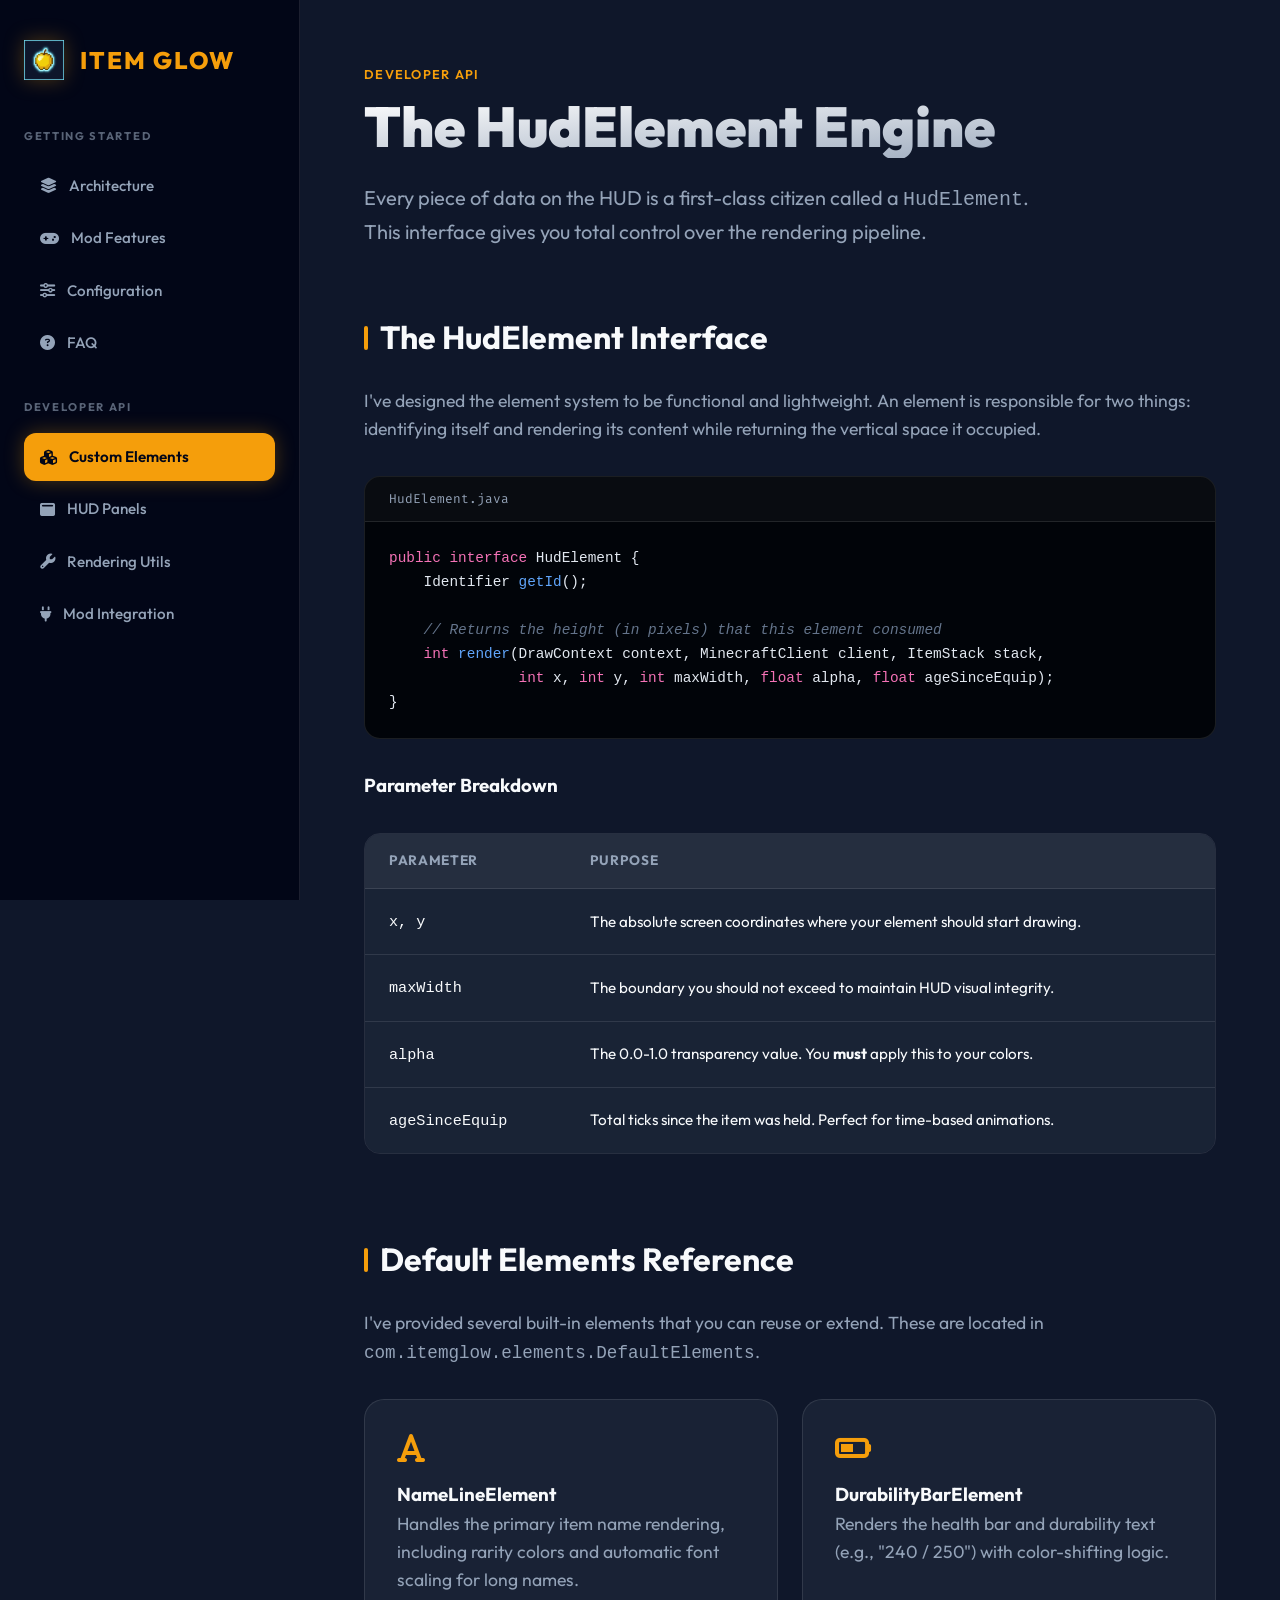
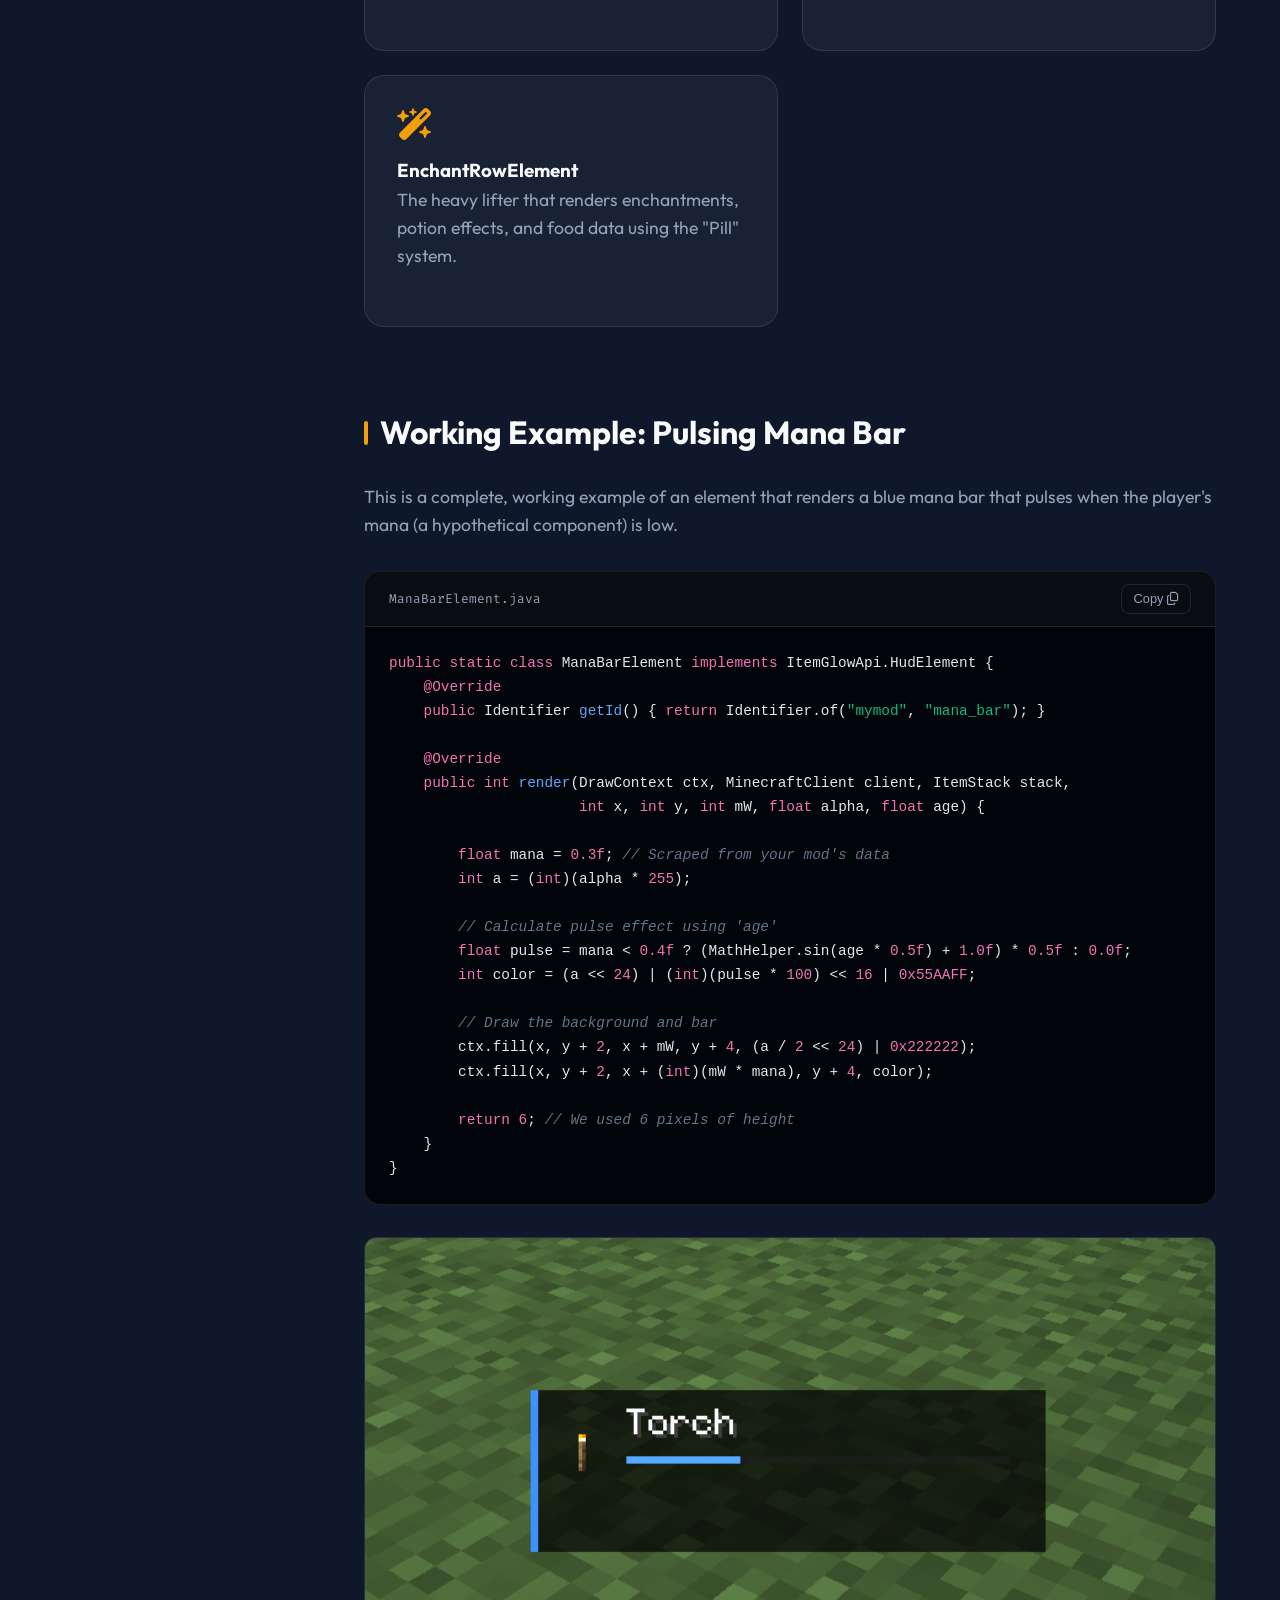
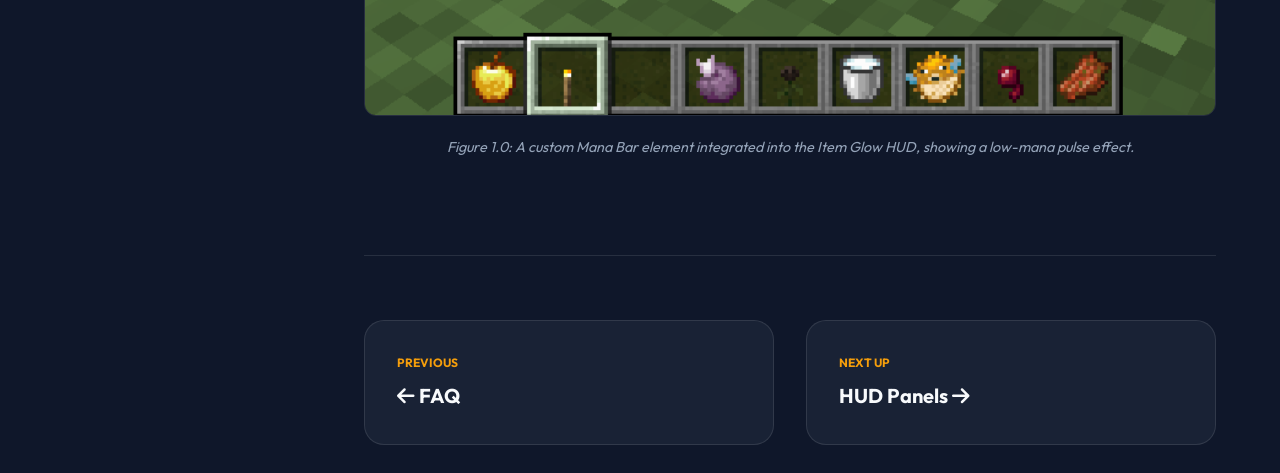
==== docs/elements.html @ 97aec5ee "Added Documentation" ====
<!DOCTYPE html>
<html lang="en">

<head>
    <meta charset="UTF-8">
    <meta name="viewport" content="width=device-width, initial-scale=1.0">
    <title>Custom Elements - Item Glow</title>
    <link rel="icon" type="image/png" href="images/logo.png">
    <link rel="stylesheet" href="css/style.css">
    <link rel="preconnect" href="https://fonts.googleapis.com">
    <link rel="preconnect" href="https://fonts.gstatic.com" crossorigin>
    <link
        href="https://fonts.googleapis.com/css2?family=Outfit:wght@400;500;600;700;800;900&family=Fira+Code&display=swap"
        rel="stylesheet">
    <link rel="stylesheet" href="https://cdnjs.cloudflare.com/ajax/libs/font-awesome/6.4.0/css/all.min.css">
</head>

<body>
    <div class="layout">
        <aside class="sidebar">
            <div class="logo">
                <img src="images/logo.png" alt="Item Glow Logo">
                <span>Item Glow</span>
            </div>
            <nav>
                <div class="nav-section">
                    <div class="nav-section-title">Getting Started</div>
                    <a href="index.html" class="nav-link"><i class="fa-solid fa-layer-group"></i> Architecture</a>
                    <a href="usage.html" class="nav-link"><i class="fa-solid fa-gamepad"></i> Mod Features</a>
                    <a href="config.html" class="nav-link"><i class="fa-solid fa-sliders"></i> Configuration</a>
                    <a href="faq.html" class="nav-link"><i class="fa-solid fa-circle-question"></i> FAQ</a>
                </div>
                <div class="nav-section">
                    <div class="nav-section-title">Developer API</div>
                    <a href="elements.html" class="nav-link active"><i class="fa-solid fa-cubes"></i> Custom
                        Elements</a>
                    <a href="panels.html" class="nav-link"><i class="fa-solid fa-window-maximize"></i> HUD Panels</a>
                    <a href="utils.html" class="nav-link"><i class="fa-solid fa-wrench"></i> Rendering Utils</a>
                    <a href="integration.html" class="nav-link"><i class="fa-solid fa-plug"></i> Mod Integration</a>
                </div>
            </nav>
        </aside>

        <main class="main">
            <header>
                <div class="breadcrumb">Developer API</div>
                <h1>The HudElement Engine</h1>
                <p class="subtitle">Every piece of data on the HUD is a first-class citizen called a
                    <code>HudElement</code>. This interface gives you total control over the rendering pipeline.
                </p>
            </header>

            <section>
                <h2>The HudElement Interface</h2>
                <p>I've designed the element system to be functional and lightweight. An element is responsible for two
                    things: identifying itself and rendering its content while returning the vertical space it occupied.
                </p>

                <div class="code-wrapper">
                    <div class="code-header">
                        <span>HudElement.java</span>
                    </div>
                    <pre><code><span class="keyword">public interface</span> HudElement {
    Identifier <span class="function">getId</span>();
    
    <span class="comment">// Returns the height (in pixels) that this element consumed</span>
    <span class="keyword">int</span> <span class="function">render</span>(DrawContext context, MinecraftClient client, ItemStack stack, 
               <span class="keyword">int</span> x, <span class="keyword">int</span> y, <span class="keyword">int</span> maxWidth, <span class="keyword">float</span> alpha, <span class="keyword">float</span> ageSinceEquip);
}</code></pre>
                </div>

                <h3>Parameter Breakdown</h3>
                <div class="table-wrapper">
                    <table>
                        <thead>
                            <tr>
                                <th>Parameter</th>
                                <th>Purpose</th>
                            </tr>
                        </thead>
                        <tbody>
                            <tr>
                                <td><code>x, y</code></td>
                                <td>The absolute screen coordinates where your element should start drawing.</td>
                            </tr>
                            <tr>
                                <td><code>maxWidth</code></td>
                                <td>The boundary you should not exceed to maintain HUD visual integrity.</td>
                            </tr>
                            <tr>
                                <td><code>alpha</code></td>
                                <td>The 0.0-1.0 transparency value. You <strong>must</strong> apply this to your colors.
                                </td>
                            </tr>
                            <tr>
                                <td><code>ageSinceEquip</code></td>
                                <td>Total ticks since the item was held. Perfect for time-based animations.</td>
                            </tr>
                        </tbody>
                    </table>
                </div>
            </section>

            <section>
                <h2>Default Elements Reference</h2>
                <p>I've provided several built-in elements that you can reuse or extend. These are located in
                    <code>com.itemglow.elements.DefaultElements</code>.
                </p>

                <div class="feature-grid">
                    <div class="feature-card">
                        <i class="fa-solid fa-font"></i>
                        <h3>NameLineElement</h3>
                        <p>Handles the primary item name rendering, including rarity colors and automatic font scaling
                            for long names.</p>
                    </div>
                    <div class="feature-card">
                        <i class="fa-solid fa-battery-half"></i>
                        <h3>DurabilityBarElement</h3>
                        <p>Renders the health bar and durability text (e.g., "240 / 250") with color-shifting logic.</p>
                    </div>
                    <div class="feature-card">
                        <i class="fa-solid fa-wand-magic-sparkles"></i>
                        <h3>EnchantRowElement</h3>
                        <p>The heavy lifter that renders enchantments, potion effects, and food data using the "Pill"
                            system.</p>
                    </div>
                </div>
            </section>

            <section>
                <h2>Working Example: Pulsing Mana Bar</h2>
                <p>This is a complete, working example of an element that renders a blue mana bar that pulses when the
                    player's mana (a hypothetical component) is low.</p>

                <div class="code-wrapper">
                    <div class="code-header">
                        <span>ManaBarElement.java</span>
                        <button class="copy-btn" onclick="copyCode(this)">Copy <i
                                class="fa-regular fa-copy"></i></button>
                    </div>
                    <pre><code id="code-block"><span class="keyword">public static class</span> ManaBarElement <span class="keyword">implements</span> ItemGlowApi.HudElement {
    <span class="keyword">@Override</span>
    <span class="keyword">public</span> Identifier <span class="function">getId</span>() { <span class="keyword">return</span> Identifier.of(<span class="string">"mymod"</span>, <span class="string">"mana_bar"</span>); }

    <span class="keyword">@Override</span>
    <span class="keyword">public int</span> <span class="function">render</span>(DrawContext ctx, MinecraftClient client, ItemStack stack, 
                      <span class="keyword">int</span> x, <span class="keyword">int</span> y, <span class="keyword">int</span> mW, <span class="keyword">float</span> alpha, <span class="keyword">float</span> age) {
        
        <span class="keyword">float</span> mana = <span class="keyword">0.3f</span>; <span class="comment">// Scraped from your mod's data</span>
        <span class="keyword">int</span> a = (<span class="keyword">int</span>)(alpha * <span class="keyword">255</span>);
        
        <span class="comment">// Calculate pulse effect using 'age'</span>
        <span class="keyword">float</span> pulse = mana &lt; <span class="keyword">0.4f</span> ? (MathHelper.sin(age * <span class="keyword">0.5f</span>) + <span class="keyword">1.0f</span>) * <span class="keyword">0.5f</span> : <span class="keyword">0.0f</span>;
        <span class="keyword">int</span> color = (a &lt;&lt; <span class="keyword">24</span>) | (<span class="keyword">int</span>)(pulse * <span class="keyword">100</span>) &lt;&lt; <span class="keyword">16</span> | <span class="keyword">0x55AAFF</span>;

        <span class="comment">// Draw the background and bar</span>
        ctx.fill(x, y + <span class="keyword">2</span>, x + mW, y + <span class="keyword">4</span>, (a / <span class="keyword">2</span> &lt;&lt; <span class="keyword">24</span>) | <span class="keyword">0x222222</span>);
        ctx.fill(x, y + <span class="keyword">2</span>, x + (<span class="keyword">int</span>)(mW * mana), y + <span class="keyword">4</span>, color);

        <span class="keyword">return</span> <span class="keyword">6</span>; <span class="comment">// We used 6 pixels of height</span>
    }
}</code></pre>
                </div>

                <div class="demo-image-wrapper" style="margin-top: 2rem;">
                    <img src="images/manabar.png" alt="Pulsing Mana Bar Example" style="width: 100%; border-radius: 12px; border: 1px solid var(--border); aspect-ratio: 16/9; object-fit: cover; cursor: pointer;">
                    <p style="font-size: 0.9rem; text-align: center; font-style: italic; margin-top: 0.75rem;">Figure 1.0: A custom Mana Bar element integrated into the Item Glow HUD, showing a low-mana pulse effect.</p>
                </div>
            </section>

            <footer class="footer-nav">
                <a href="faq.html" class="nav-card prev">
                    <span class="label">Previous</span>
                    <span class="title"><i class="fa-solid fa-arrow-left"></i> FAQ</span>
                </a>
                <a href="panels.html" class="nav-card next">
                    <span class="label">Next Up</span>
                    <span class="title">HUD Panels <i class="fa-solid fa-arrow-right"></i></span>
                </a>
            </footer>
        </main>

        <aside class="right-sidebar">
            <div class="nav-section-title">Community & Downloads</div>
            
            <a href="https://www.curseforge.com/minecraft/mc-mods/item-glow" target="_blank" class="platform-banner banner-curse">
                <i class="fa-solid fa-fire icon"></i>
                <div class="info">
                    <h3>CurseForge</h3>
                    <p>Download the latest stable release and join the community.</p>
                </div>
                <div class="btn">View Project</div>
            </a>

            <a href="https://modrinth.com/mod/item-glow-(java)" target="_blank" class="platform-banner banner-modrinth">
                <i class="fa-solid fa-bolt icon"></i>
                <div class="info">
                    <h3>Modrinth</h3>
                    <p>Experience faster downloads and support open-source platforms.</p>
                </div>
                <div class="btn">View Project</div>
            </a>

            <a href="https://github.com/km5777/ItemGlow" target="_blank" class="platform-banner banner-github">
                <i class="fa-brands fa-github icon"></i>
                <div class="info">
                    <h3>GitHub Source</h3>
                    <p>Explore the codebase, report bugs, or contribute to the project.</p>
                </div>
                <div class="btn">View Source</div>
            </a>

            <a href="https://url-shortener.curseforge.com/I23Lv" target="_blank" class="platform-banner banner-bisect">
                <i class="fa-solid fa-server icon"></i>
                <div class="info">
                    <h3>Server Hosting</h3>
                    <p>Create a server and get 25% off your first month with BisectHosting.</p>
                </div>
                <div class="btn">Create Server</div>
            </a>
        </aside>
    </div>
    <script src="js/main.js"></script>
</body>

</html>
---- docs/css/style.css ----
:root {
    --primary: #f59e0b; /* Golden Yellow */
    --primary-glow: rgba(245, 158, 11, 0.3);
    --bg-main: #0f172a;
    --bg-sidebar: #020617;
    --text-main: #f8fafc;
    --text-muted: #94a3b8;
    --border: rgba(255, 255, 255, 0.1);
    --glass: rgba(30, 41, 59, 0.7);
    --code-bg: #010409;
    --accent: #10b981;
    --font-sans: 'Outfit', 'Inter', system-ui, sans-serif;
    --font-mono: 'Fira Code', monospace;
    --sidebar-width: 300px;
}

* {
    margin: 0;
    padding: 0;
    box-sizing: border-box;
}

body {
    font-family: var(--font-sans);
    color: var(--text-main);
    background-color: var(--bg-main);
    line-height: 1.6;
    overflow-x: hidden;
}

/* Scrollbar */
::-webkit-scrollbar { width: 8px; }
::-webkit-scrollbar-track { background: var(--bg-main); }
::-webkit-scrollbar-thumb { background: var(--border); border-radius: 10px; }
::-webkit-scrollbar-thumb:hover { background: var(--primary); }

.layout {
    display: flex;
    min-height: 100vh;
}

/* Sidebar Styling */
.sidebar {
    width: var(--sidebar-width);
    background-color: var(--bg-sidebar);
    border-right: 1px solid var(--border);
    padding: 2.5rem 1.5rem;
    position: fixed;
    height: 100vh;
    z-index: 100;
}

.logo {
    display: flex;
    align-items: center;
    gap: 1rem;
    font-weight: 800;
    font-size: 1.5rem;
    margin-bottom: 3rem;
    color: var(--primary);
    text-transform: uppercase;
    letter-spacing: 2px;
}

.logo img {
    width: 40px;
    height: 40px;
    filter: drop-shadow(0 0 10px var(--primary-glow));
}

.nav-section {
    margin-bottom: 2rem;
}

.nav-section-title {
    font-size: 0.7rem;
    text-transform: uppercase;
    letter-spacing: 0.15em;
    color: var(--text-muted);
    margin-bottom: 1rem;
    font-weight: 700;
    opacity: 0.6;
}

.nav-link {
    display: flex;
    align-items: center;
    gap: 0.75rem;
    padding: 0.75rem 1rem;
    color: var(--text-muted);
    text-decoration: none;
    border-radius: 12px;
    font-size: 0.95rem;
    font-weight: 500;
    transition: all 0.3s cubic-bezier(0.4, 0, 0.2, 1);
    margin-bottom: 0.25rem;
}

.nav-link:hover {
    color: var(--text-main);
    background: rgba(255, 255, 255, 0.05);
}

.nav-link.active {
    color: var(--bg-sidebar);
    background: var(--primary);
    box-shadow: 0 0 20px var(--primary-glow);
    font-weight: 600;
}

/* Main Content Area */
.main {
    margin-left: var(--sidebar-width);
    flex: 1.5; /* Give main content slightly more weight */
    padding: 4rem 4rem;
    max-width: none; /* Allow it to grow */
    animation: slideUp 0.6s cubic-bezier(0.16, 1, 0.3, 1);
}

@keyframes slideUp {
    from { opacity: 0; transform: translateY(20px); }
    to { opacity: 1; transform: translateY(0); }
}

header {
    margin-bottom: 4rem;
}

.breadcrumb {
    font-size: 0.8rem;
    font-weight: 600;
    color: var(--primary);
    text-transform: uppercase;
    letter-spacing: 0.1em;
    margin-bottom: 0.75rem;
}

h1 {
    font-size: 3.5rem;
    font-weight: 900;
    line-height: 1.1;
    margin-bottom: 1.5rem;
    background: linear-gradient(to bottom right, #fff, #94a3b8);
    -webkit-background-clip: text;
    -webkit-text-fill-color: transparent;
}

.subtitle {
    font-size: 1.25rem;
    color: var(--text-muted);
    max-width: 700px;
}

/* Content Sections */
section {
    margin-bottom: 5rem;
}

h2 {
    font-size: 2rem;
    font-weight: 700;
    margin-bottom: 1.5rem;
    display: flex;
    align-items: center;
    gap: 0.75rem;
}

h2::before {
    content: '';
    width: 4px;
    height: 1.5rem;
    background: var(--primary);
    border-radius: 4px;
}

p {
    margin-bottom: 1.5rem;
    color: var(--text-muted);
    font-size: 1.1rem;
}

/* Feature Grid */
.feature-grid {
    display: grid;
    grid-template-columns: repeat(auto-fit, minmax(300px, 1fr));
    gap: 1.5rem;
    margin: 2rem 0;
}

.feature-card {
    background: var(--glass);
    backdrop-filter: blur(10px);
    border: 1px solid var(--border);
    padding: 2rem;
    border-radius: 20px;
    transition: all 0.3s ease;
}

.feature-card:hover {
    border-color: var(--primary);
    transform: translateY(-5px);
    box-shadow: 0 10px 30px rgba(0,0,0,0.3);
}

.feature-card i {
    font-size: 2rem;
    color: var(--primary);
    margin-bottom: 1rem;
}

/* Callout Boxes */
.callout {
    padding: 1.5rem 2rem;
    border-radius: 16px;
    margin: 2rem 0;
    display: flex;
    gap: 1.5rem;
    align-items: flex-start;
}

.callout.info { background: rgba(59, 130, 246, 0.1); border: 1px solid rgba(59, 130, 246, 0.2); }
.callout.warning { background: rgba(245, 158, 11, 0.1); border: 1px solid rgba(245, 158, 11, 0.2); }
.callout.tip { background: rgba(16, 185, 129, 0.1); border: 1px solid rgba(16, 185, 129, 0.2); }

.callout i { font-size: 1.5rem; margin-top: 0.25rem; }
.callout.info i { color: #3b82f6; }
.callout.warning i { color: #f59e0b; }
.callout.tip i { color: #10b981; }

.callout-content h4 { margin-bottom: 0.5rem; font-weight: 700; }
.callout-content p { margin-bottom: 0; font-size: 0.95rem; }

/* Tables */
.table-wrapper {
    overflow-x: auto;
    margin: 2rem 0;
    border-radius: 16px;
    border: 1px solid var(--border);
}

table {
    width: 100%;
    border-collapse: collapse;
    background: var(--glass);
}

th {
    background: rgba(255, 255, 255, 0.05);
    padding: 1rem 1.5rem;
    text-align: left;
    font-size: 0.85rem;
    font-weight: 700;
    text-transform: uppercase;
    letter-spacing: 0.05em;
    color: var(--text-muted);
}

td {
    padding: 1.25rem 1.5rem;
    border-top: 1px solid var(--border);
    font-size: 0.95rem;
}

/* Code Styling */
.code-wrapper {
    background: var(--code-bg);
    border-radius: 16px;
    border: 1px solid var(--border);
    margin: 2rem 0;
    position: relative;
    overflow: hidden;
}

.code-header {
    background: rgba(255, 255, 255, 0.03);
    padding: 0.75rem 1.5rem;
    display: flex;
    justify-content: space-between;
    align-items: center;
    border-bottom: 1px solid var(--border);
}

.code-header span {
    font-family: var(--font-mono);
    font-size: 0.8rem;
    color: var(--text-muted);
}

.copy-btn {
    background: transparent;
    border: 1px solid var(--border);
    color: var(--text-muted);
    padding: 0.4rem 0.75rem;
    border-radius: 8px;
    font-size: 0.8rem;
    cursor: pointer;
    transition: all 0.2s;
}

.copy-btn:hover {
    background: var(--primary);
    color: var(--bg-sidebar);
    border-color: var(--primary);
}

pre {
    padding: 1.5rem;
    overflow-x: auto;
    font-family: var(--font-mono);
    font-size: 0.9rem;
    color: #e2e8f0;
}

.keyword { color: #f472b6; }
.string { color: #10b981; }
.comment { color: #64748b; font-style: italic; }
.function { color: #60a5fa; }
.type { color: #fbbf24; }

/* Footer Nav Cards */
.footer-nav {
    display: grid;
    grid-template-columns: 1fr 1fr;
    gap: 2rem;
    margin-top: 6rem;
    padding-top: 4rem;
    border-top: 1px solid var(--border);
}

.nav-card {
    background: var(--glass);
    border: 1px solid var(--border);
    padding: 2rem;
    border-radius: 20px;
    text-decoration: none;
    color: var(--text-main);
    display: flex;
    flex-direction: column;
    gap: 0.5rem;
    transition: all 0.3s ease;
}

.nav-card:hover {
    border-color: var(--primary);
    transform: translateX(5px);
}

.nav-card.prev:hover { transform: translateX(-5px); }

.nav-card .label {
    font-size: 0.75rem;
    font-weight: 700;
    text-transform: uppercase;
    color: var(--primary);
}

.nav-card .title {
    font-size: 1.25rem;
    font-weight: 700;
}

/* Animations */
@keyframes fadeIn {
    from { opacity: 0; }
    to { opacity: 1; }
}

/* Theme Toggle (Hidden for now as we are dark-focused) */
.theme-toggle { display: none; }

/* Right Sidebar / Banners */
.right-sidebar {
    width: 650px; /* Massive horizontal banners */
    padding: 4rem 3rem;
    display: flex;
    flex-direction: column;
    gap: 2rem;
    position: sticky;
    top: 0;
    height: 100vh;
    overflow-y: auto;
}

.platform-banner {
    position: relative;
    padding: 1.25rem 1.5rem;
    border-radius: 16px;
    background: rgba(255, 255, 255, 0.03);
    border: 1px solid var(--border);
    transition: all 0.3s cubic-bezier(0.4, 0, 0.2, 1);
    display: flex;
    align-items: center;
    gap: 1.5rem;
    text-decoration: none;
    color: var(--text);
}

.platform-banner:hover {
    transform: translateX(10px);
    border-color: var(--banner-color);
    background: rgba(255, 255, 255, 0.06);
    box-shadow: -10px 0 30px rgba(0, 0, 0, 0.3);
}

.platform-banner::before {
    content: '';
    position: absolute;
    left: 0;
    top: 0;
    bottom: 0;
    width: 4px;
    background: var(--banner-color);
    border-radius: 4px 0 0 4px;
}

.platform-banner .icon {
    font-size: 2.25rem;
    color: var(--banner-color);
    min-width: 50px;
    text-align: center;
}

.platform-banner .info {
    flex: 1;
}

.platform-banner h3 {
    font-size: 1.15rem;
    font-weight: 800;
    margin: 0 0 0.25rem 0;
}

.platform-banner p {
    font-size: 0.85rem;
    color: var(--text-dim);
    margin: 0;
    line-height: 1.4;
}

.platform-banner .btn {
    padding: 0.5rem 1rem;
    background: var(--banner-color);
    color: var(--bg);
    border-radius: 8px;
    font-size: 0.75rem;
    font-weight: 800;
    text-transform: uppercase;
    letter-spacing: 0.5px;
    white-space: nowrap;
}

/* Specific Fix for White/Silver Banners (GitHub) */
.banner-github .btn {
    color: #000 !important; /* Force black text on white background */
}

/* Platform Colors */
.banner-curse { --banner-color: #f16436; }
.banner-modrinth { --banner-color: #1bd96a; }
.banner-github { --banner-color: #fff; }
.banner-bisect { 
    --banner-color: #245df5; 
    background: linear-gradient(135deg, rgba(36, 93, 245, 0.1) 0%, rgba(36, 93, 245, 0.05) 100%) !important;
}

.banner-bisect .icon {
    background: linear-gradient(135deg, #245df5 0%, #1a4bc4 100%);
    -webkit-background-clip: text;
    -webkit-text-fill-color: transparent;
}

@media (max-width: 1500px) {
    .right-sidebar { display: none; }
}

/* Lightbox / Image Preview */
.lightbox {
    position: fixed;
    top: 0;
    left: 0;
    width: 100%;
    height: 100%;
    background: rgba(0, 0, 0, 0.9);
    backdrop-filter: blur(10px);
    z-index: 9999;
    display: none;
    align-items: center;
    justify-content: center;
    opacity: 0;
    transition: opacity 0.3s ease;
}

.lightbox.active {
    display: flex;
    opacity: 1;
}

.lightbox-content {
    position: relative;
    max-width: 90%;
    max-height: 90%;
    display: flex;
    flex-direction: column;
    align-items: center;
}

.lightbox-img {
    max-width: 100%;
    max-height: 80vh;
    border-radius: 12px;
    box-shadow: 0 20px 50px rgba(0, 0, 0, 0.5);
    border: 1px solid var(--border);
}

.lightbox-caption {
    color: var(--text-dim);
    margin-top: 1.5rem;
    font-size: 1rem;
    text-align: center;
}

.lightbox-close {
    position: absolute;
    top: -40px;
    right: 0;
    color: #fff;
    font-size: 2rem;
    cursor: pointer;
    transition: transform 0.2s;
}

.lightbox-close:hover {
    transform: scale(1.1);
}

.lightbox-nav {
    position: absolute;
    top: 50%;
    width: 100%;
    display: flex;
    justify-content: space-between;
    padding: 0 20px;
    pointer-events: none;
    transform: translateY(-50%);
}

.lightbox-btn {
    background: rgba(255, 255, 255, 0.1);
    border: 1px solid rgba(255, 255, 255, 0.1);
    color: #fff;
    width: 50px;
    height: 50px;
    border-radius: 50%;
    display: flex;
    align-items: center;
    justify-content: center;
    cursor: pointer;
    pointer-events: auto;
    transition: all 0.2s;
}

.lightbox-btn:hover {
    background: var(--primary);
    color: var(--bg);
}

/* Force aspect ratio on demo images */
.demo-image-wrapper img {
    aspect-ratio: 16 / 9;
    object-fit: cover;
    cursor: pointer;
    transition: transform 0.3s ease;
}

.demo-image-wrapper img:hover {
    transform: scale(1.02);
}
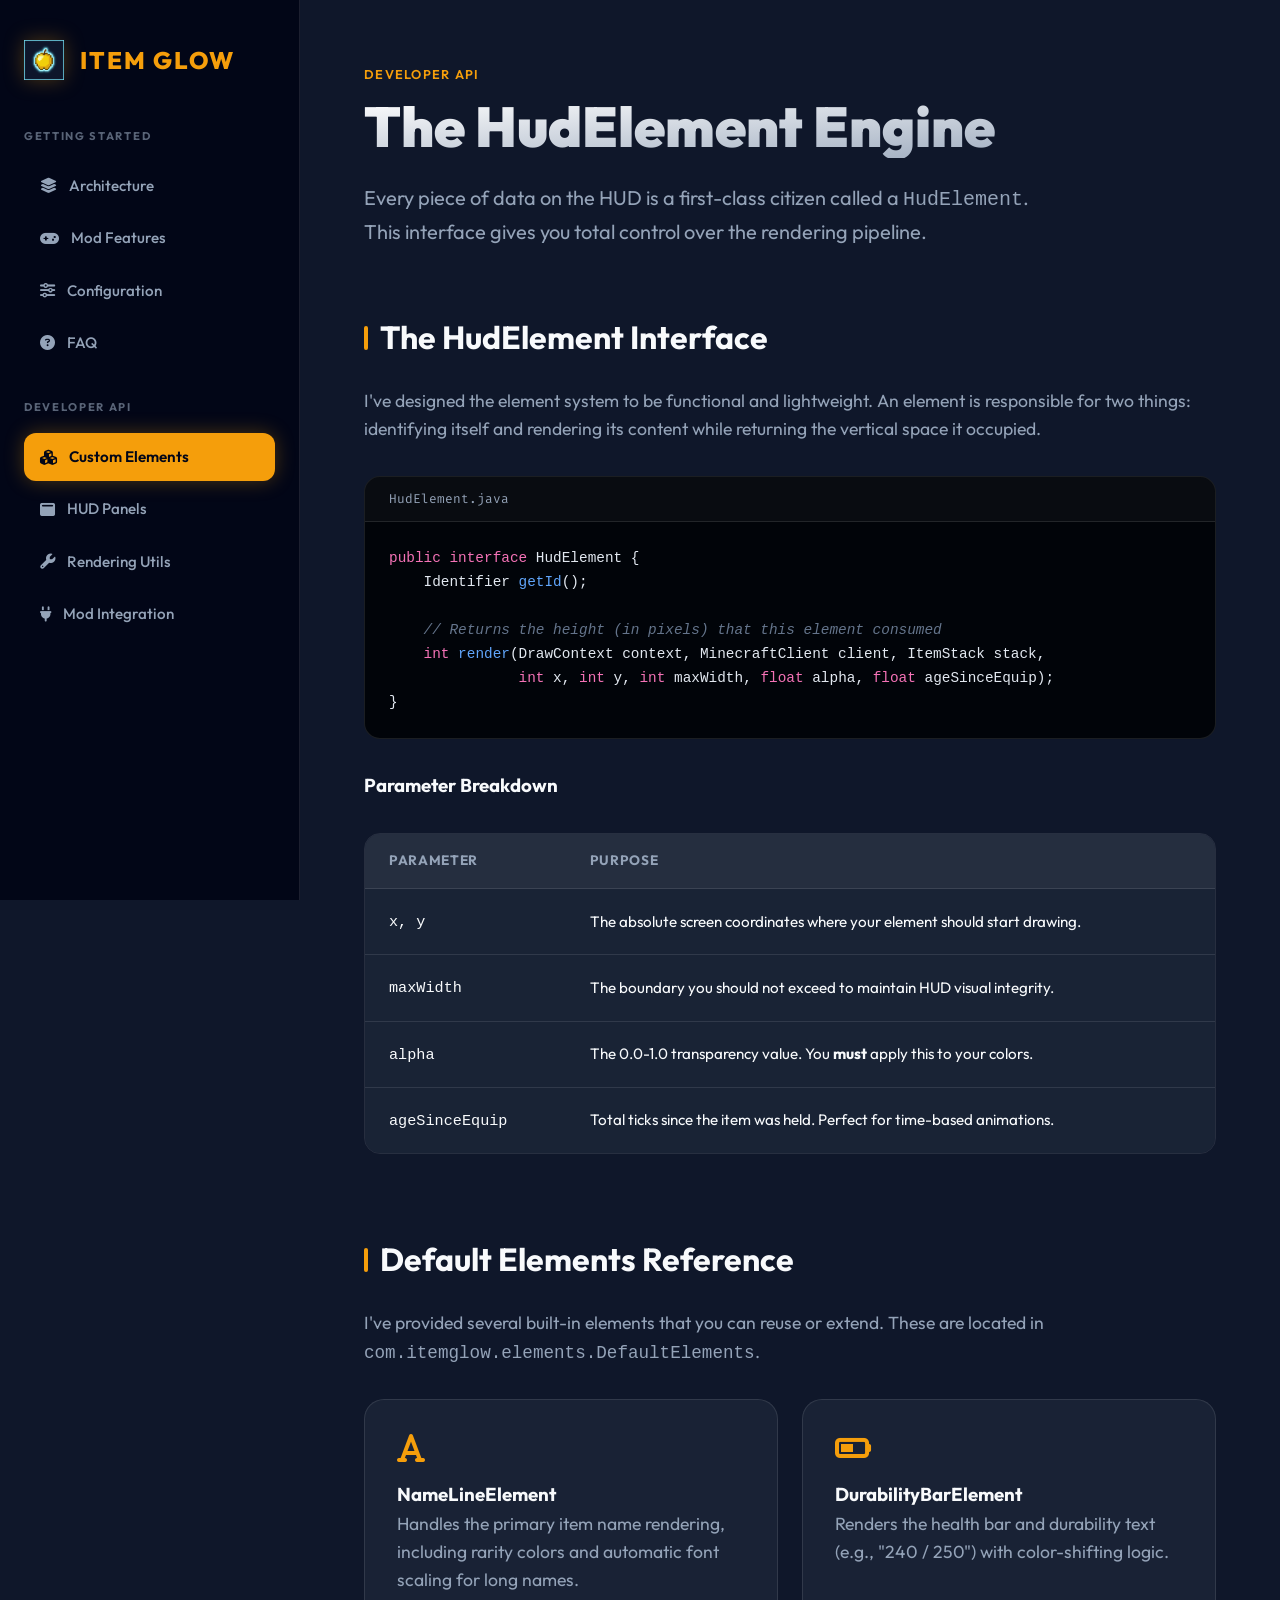
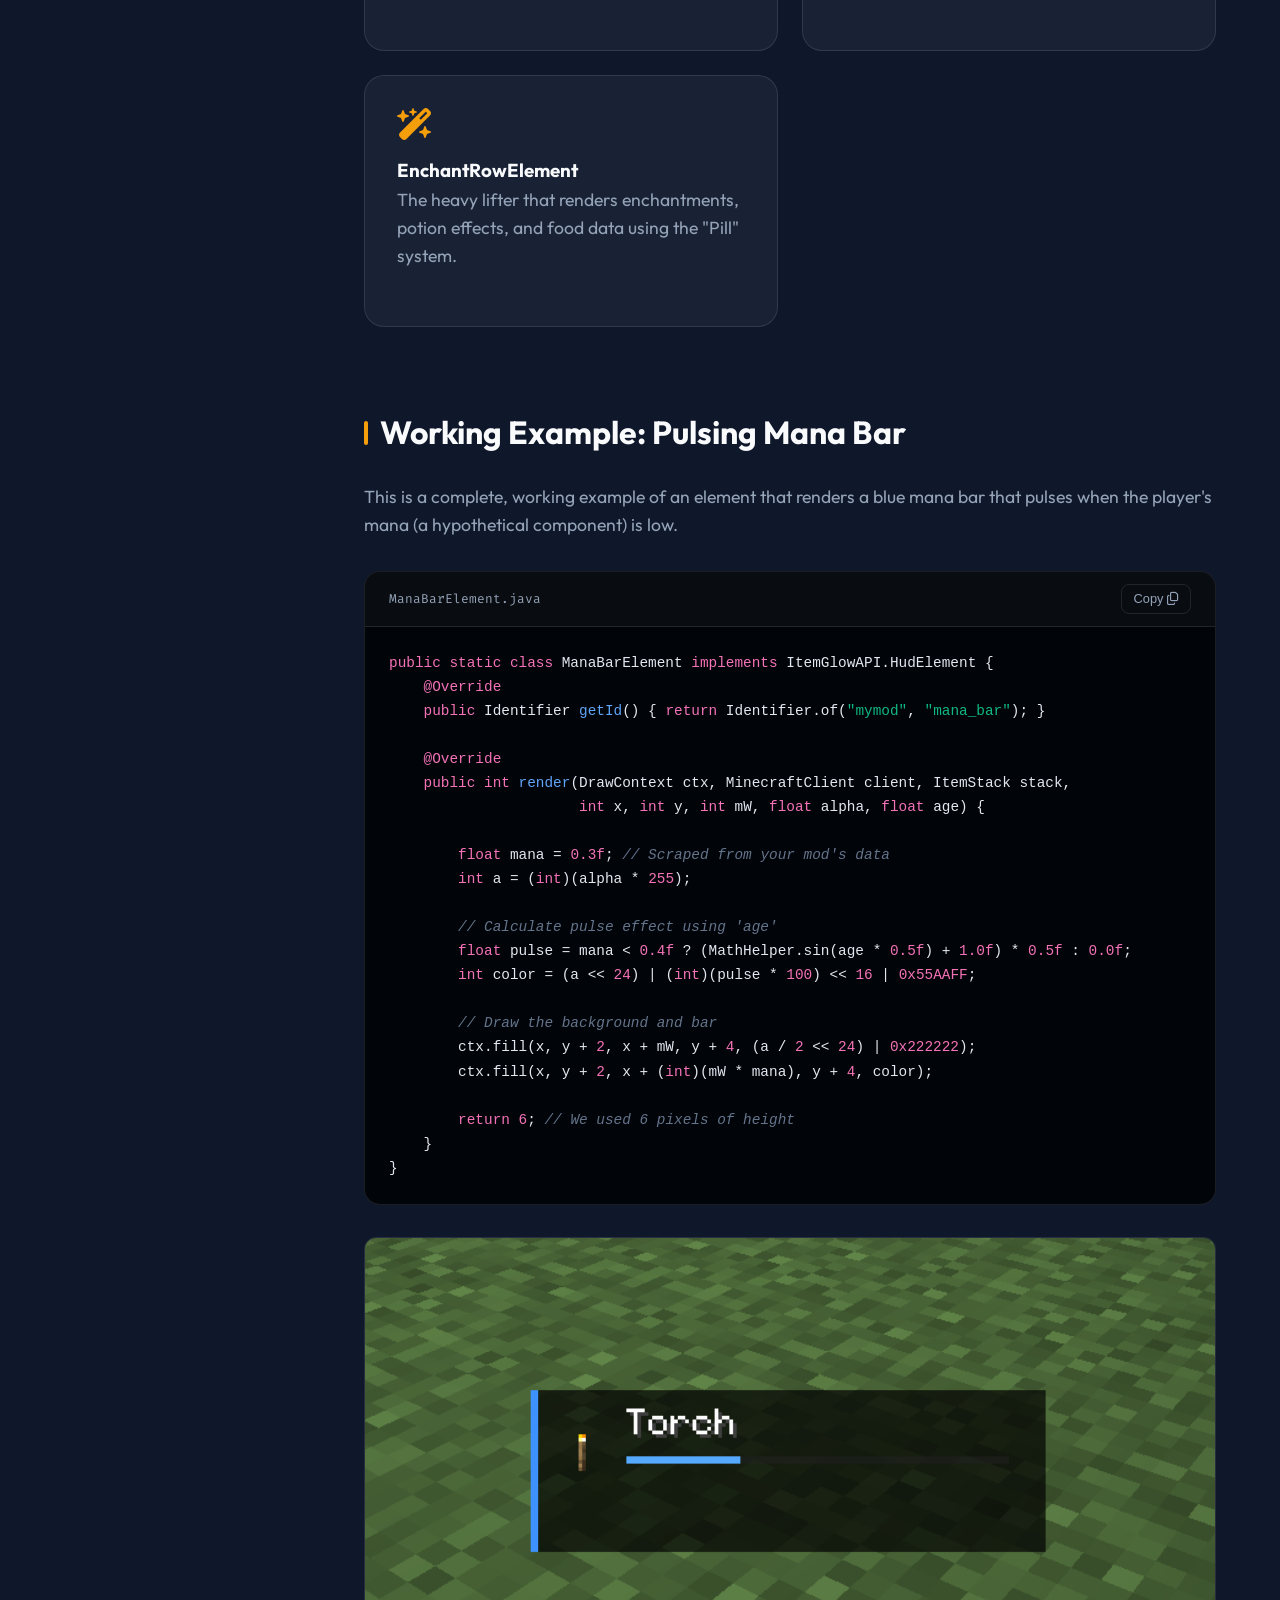
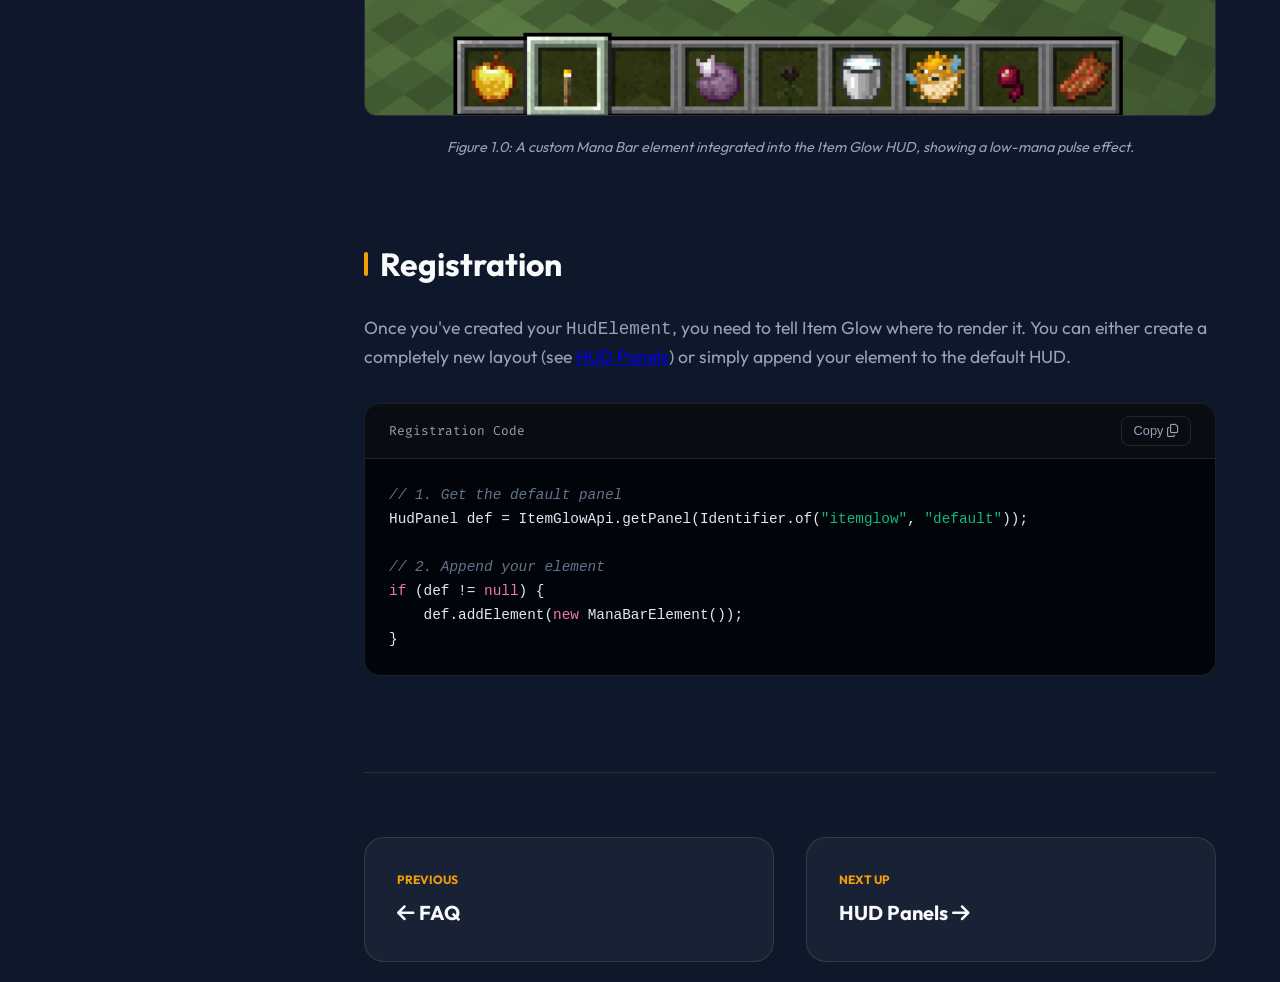
==== commit 2f59806d: "updated docs" ====
--- a/docs/elements.html
+++ b/docs/elements.html
@@ -139,7 +139,7 @@
                         <button class="copy-btn" onclick="copyCode(this)">Copy <i
                                 class="fa-regular fa-copy"></i></button>
                     </div>
-                    <pre><code id="code-block"><span class="keyword">public static class</span> ManaBarElement <span class="keyword">implements</span> ItemGlowApi.HudElement {
+                    <pre><code id="code-block"><span class="keyword">public static class</span> ManaBarElement <span class="keyword">implements</span> ItemGlowAPI.HudElement {
     <span class="keyword">@Override</span>
     <span class="keyword">public</span> Identifier <span class="function">getId</span>() { <span class="keyword">return</span> Identifier.of(<span class="string">"mymod"</span>, <span class="string">"mana_bar"</span>); }
 
@@ -166,6 +166,25 @@
                 <div class="demo-image-wrapper" style="margin-top: 2rem;">
                     <img src="images/manabar.png" alt="Pulsing Mana Bar Example" style="width: 100%; border-radius: 12px; border: 1px solid var(--border); aspect-ratio: 16/9; object-fit: cover; cursor: pointer;">
                     <p style="font-size: 0.9rem; text-align: center; font-style: italic; margin-top: 0.75rem;">Figure 1.0: A custom Mana Bar element integrated into the Item Glow HUD, showing a low-mana pulse effect.</p>
+                </div>
+            </section>
+
+            <section>
+                <h2>Registration</h2>
+                <p>Once you've created your <code>HudElement</code>, you need to tell Item Glow where to render it. You can either create a completely new layout (see <a href="panels.html">HUD Panels</a>) or simply append your element to the default HUD.</p>
+                
+                <div class="code-wrapper">
+                    <div class="code-header">
+                        <span>Registration Code</span>
+                        <button class="copy-btn" onclick="copyCode(this)">Copy <i class="fa-regular fa-copy"></i></button>
+                    </div>
+                    <pre><code><span class="comment">// 1. Get the default panel</span>
+HudPanel def = ItemGlowApi.getPanel(Identifier.of(<span class="string">"itemglow"</span>, <span class="string">"default"</span>));
+
+<span class="comment">// 2. Append your element</span>
+<span class="keyword">if</span> (def != <span class="keyword">null</span>) {
+    def.addElement(<span class="keyword">new</span> ManaBarElement());
+}</code></pre>
                 </div>
             </section>
 
@@ -224,4 +243,4 @@
     <script src="js/main.js"></script>
 </body>
 
-</html>+</html>
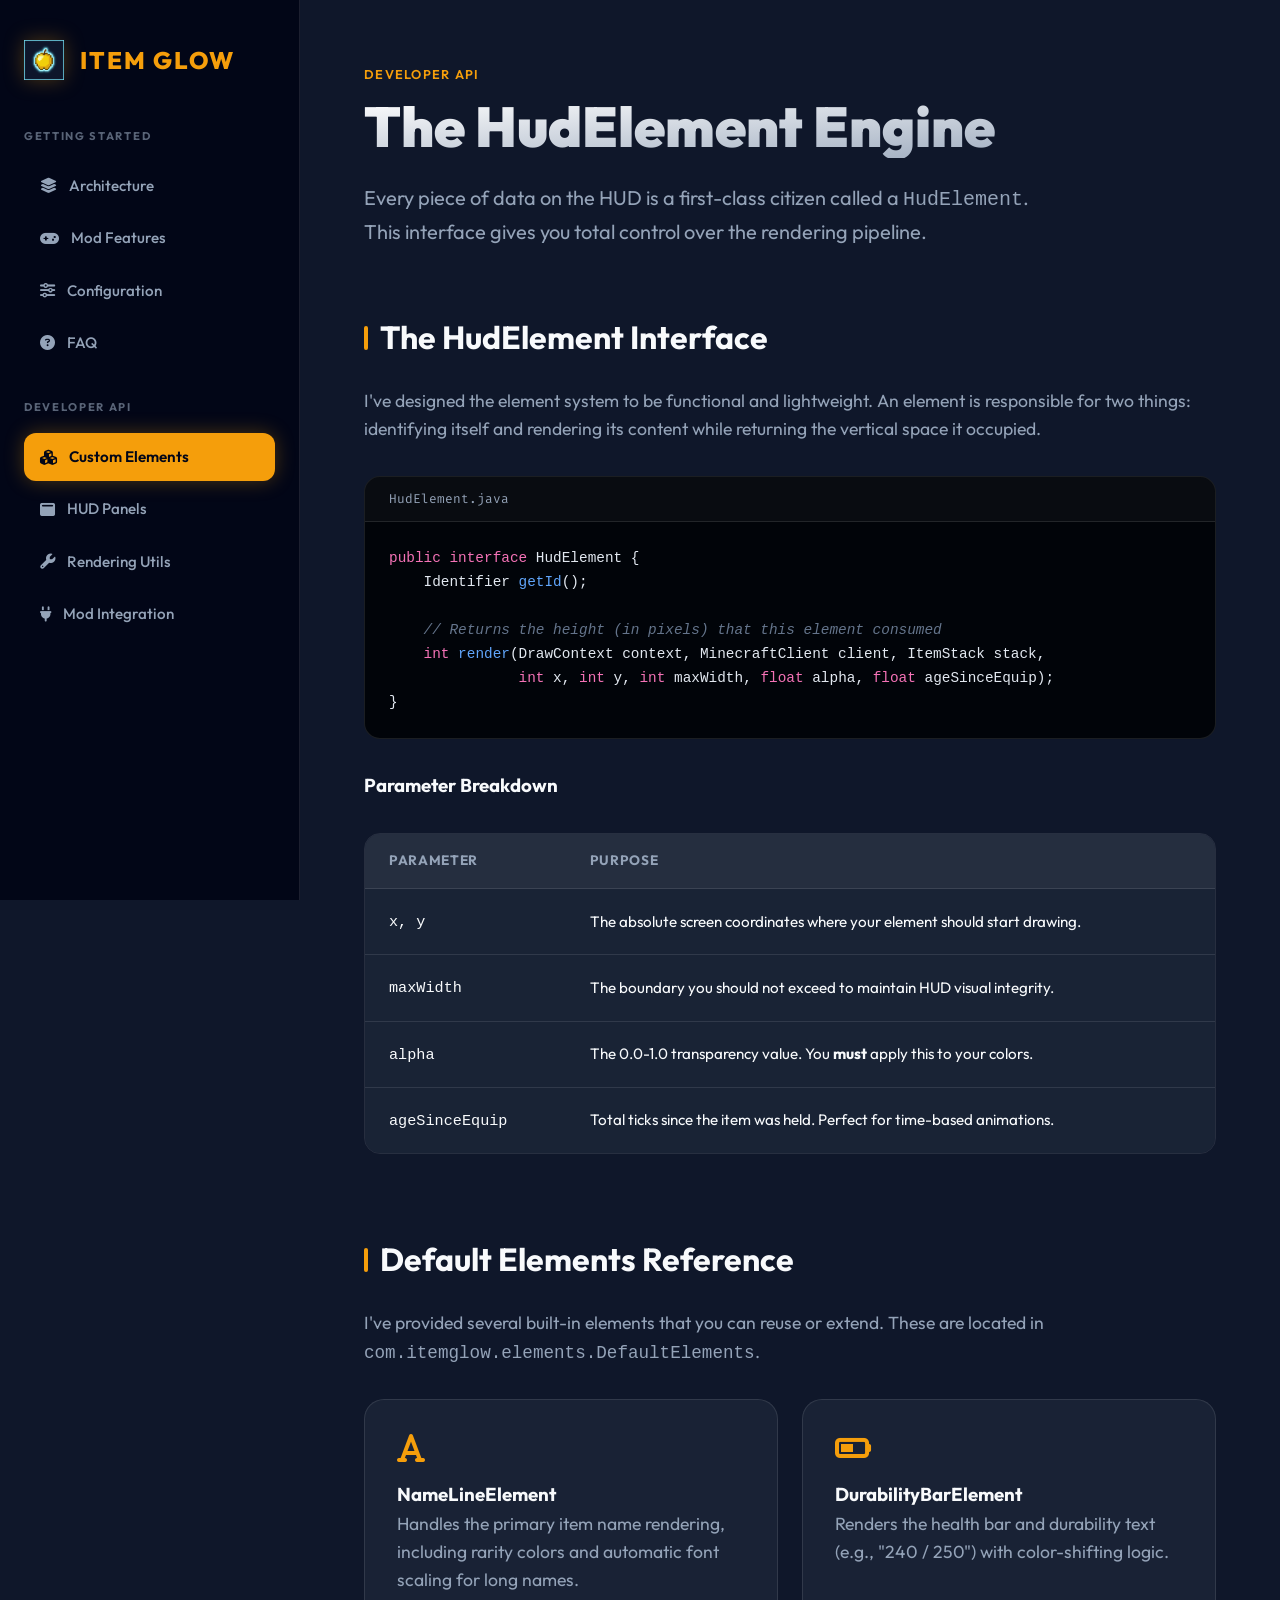
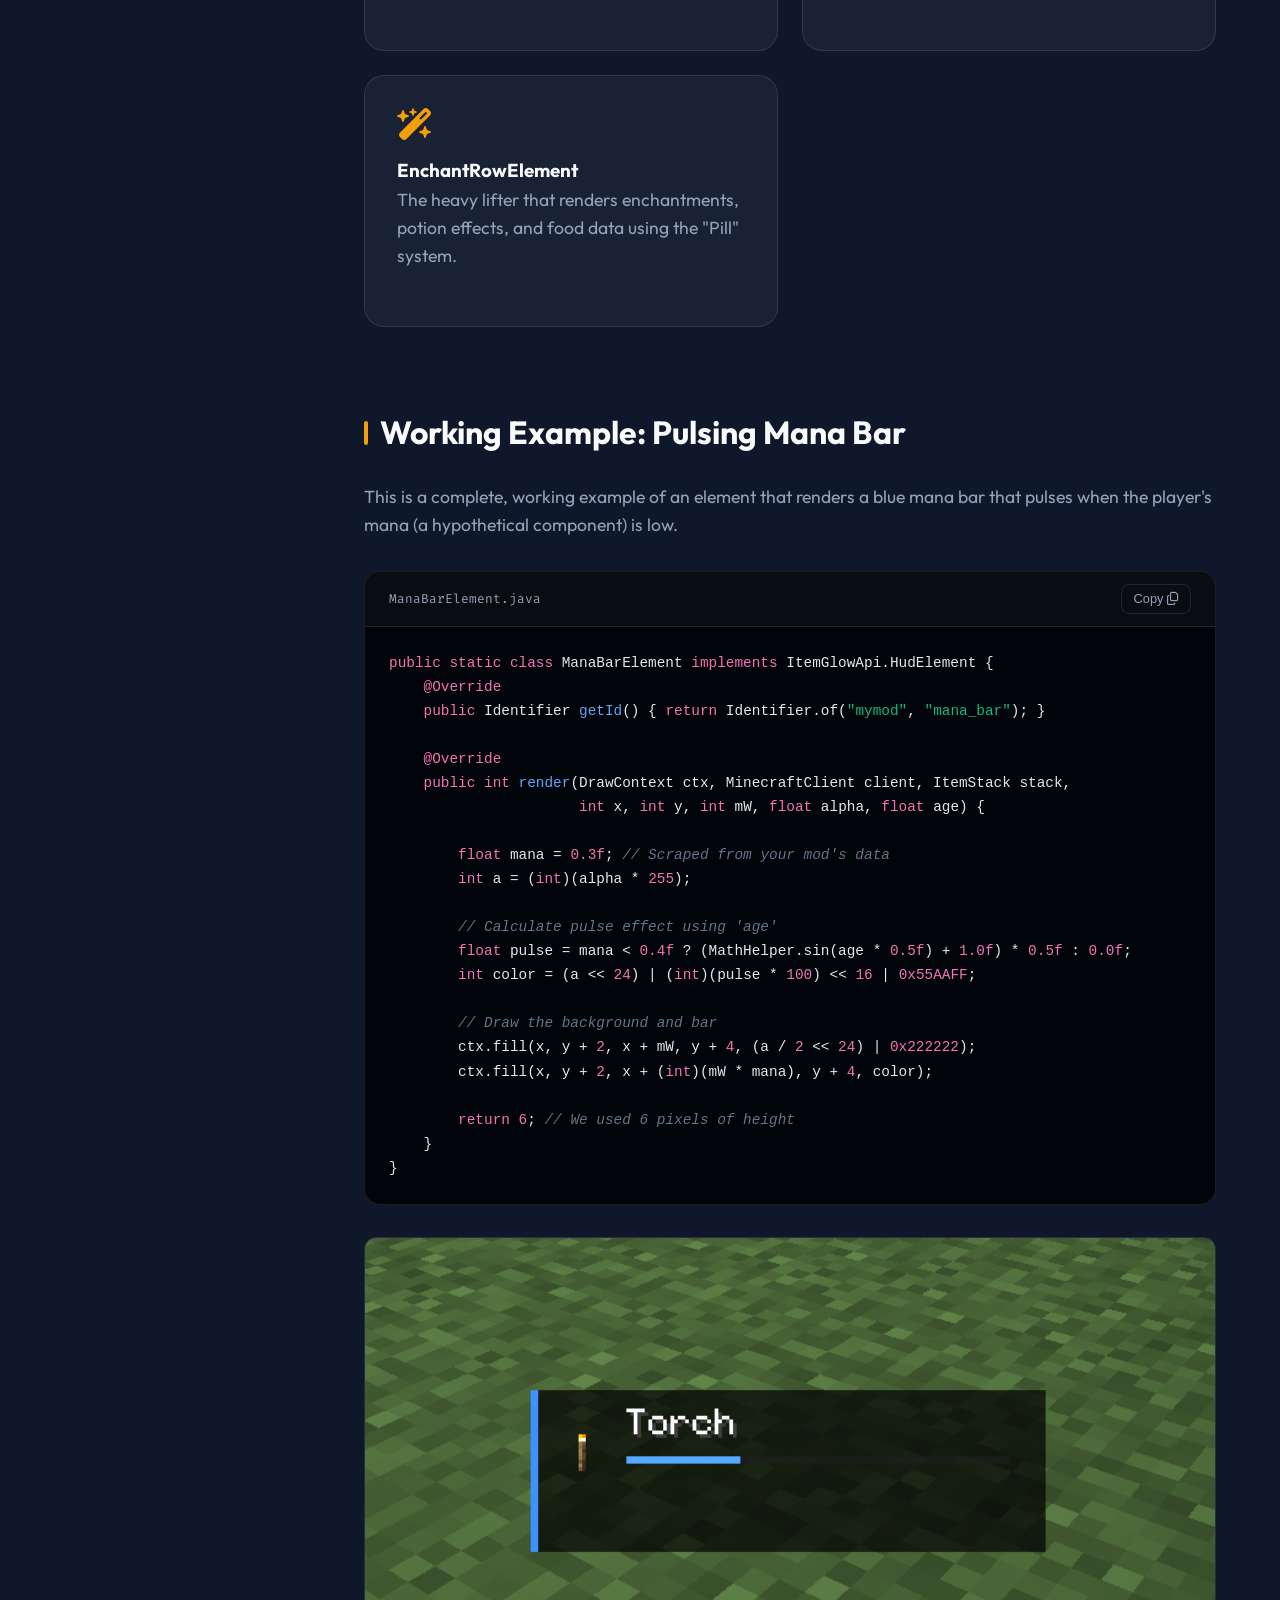
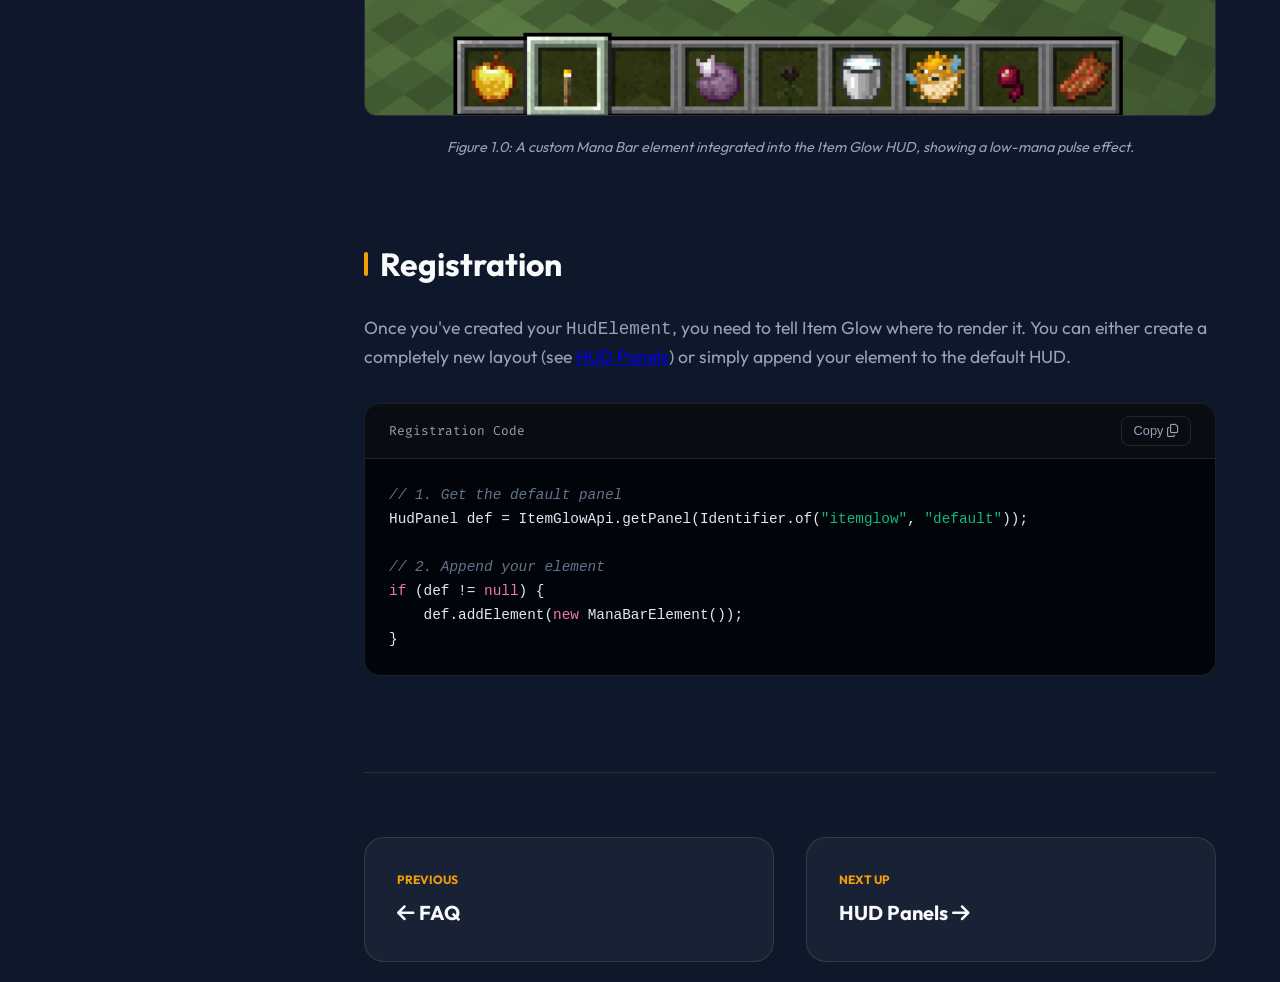
==== commit af99c8bb: "Mod version 1.0.1" ====
--- a/docs/elements.html
+++ b/docs/elements.html
@@ -139,7 +139,7 @@
                         <button class="copy-btn" onclick="copyCode(this)">Copy <i
                                 class="fa-regular fa-copy"></i></button>
                     </div>
-                    <pre><code id="code-block"><span class="keyword">public static class</span> ManaBarElement <span class="keyword">implements</span> ItemGlowAPI.HudElement {
+                    <pre><code id="code-block"><span class="keyword">public static class</span> ManaBarElement <span class="keyword">implements</span> ItemGlowApi.HudElement {
     <span class="keyword">@Override</span>
     <span class="keyword">public</span> Identifier <span class="function">getId</span>() { <span class="keyword">return</span> Identifier.of(<span class="string">"mymod"</span>, <span class="string">"mana_bar"</span>); }
 
